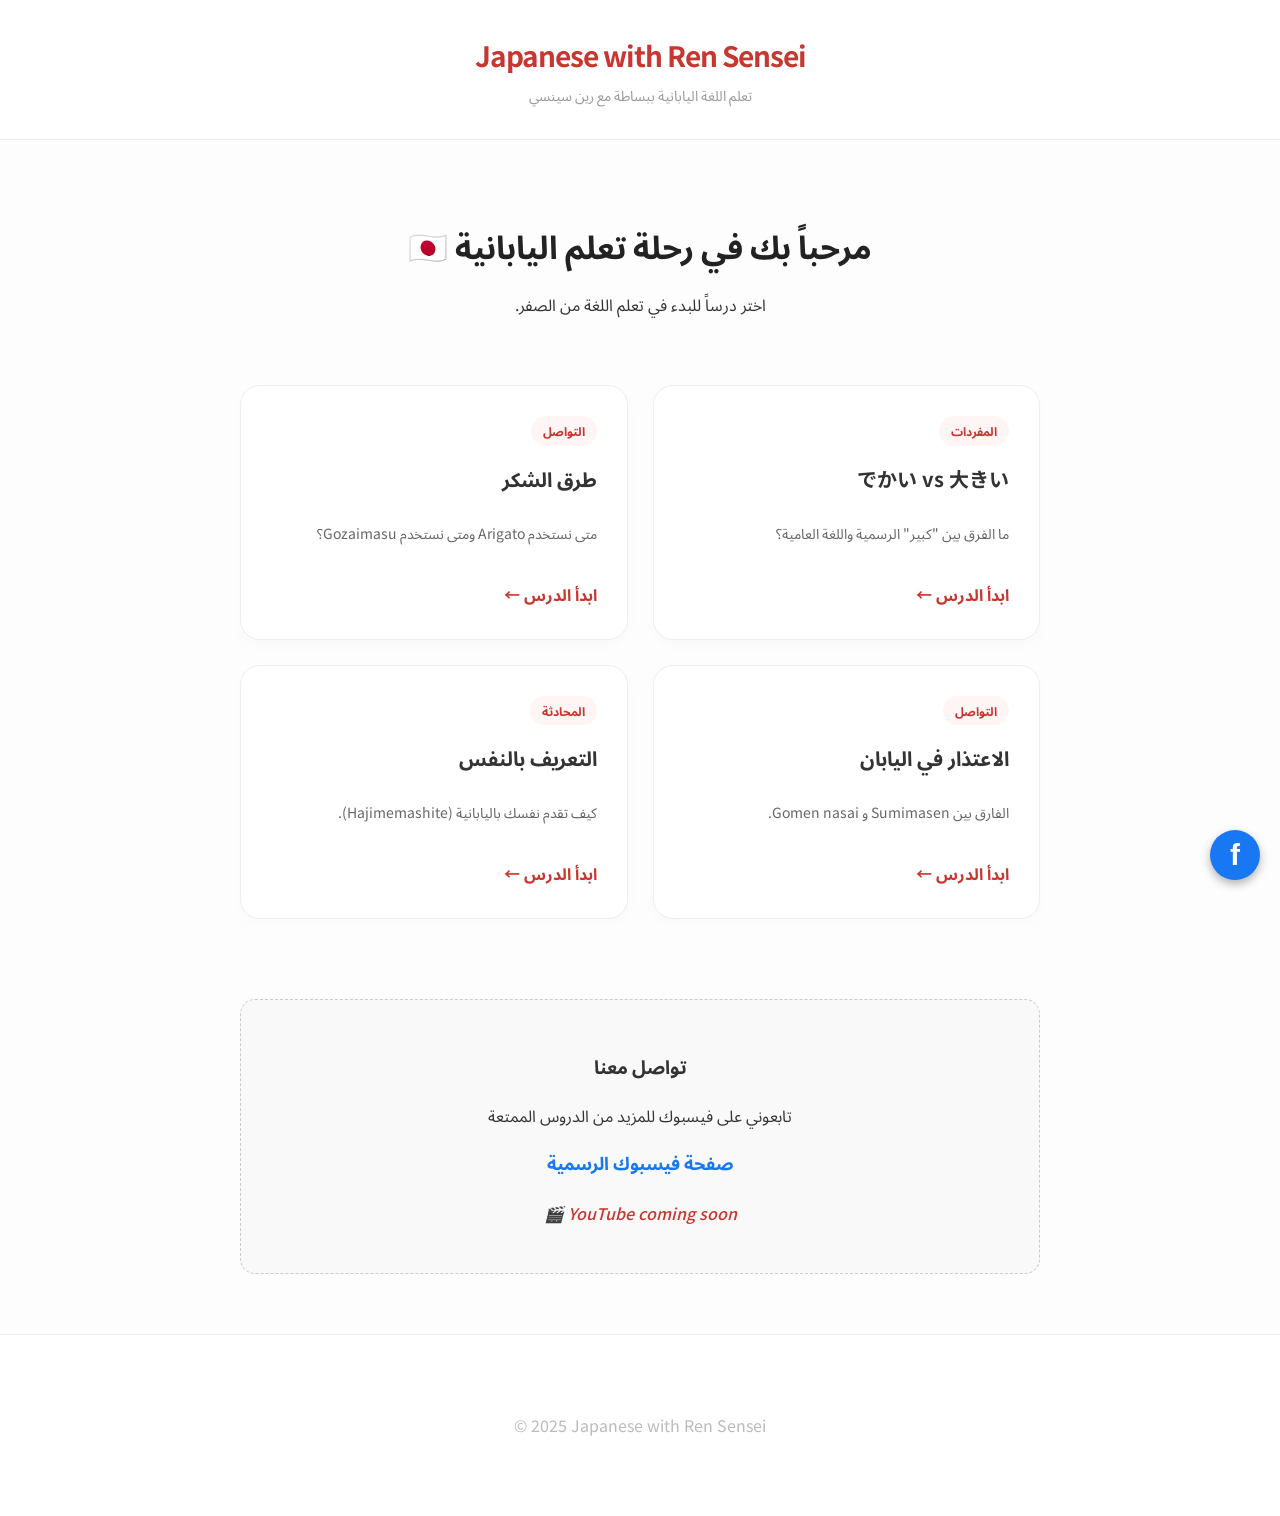
==== index.html @ b306a30c "Add files via upload" ====
<!DOCTYPE html>
<html lang="ar">

<head>
    <meta charset="UTF-8">
    <meta name="viewport" content="width=device-width, initial-scale=1.0">
    <title>Japanese with Ren Sensei | القائمة الرئيسية</title>

    <link rel="preconnect" href="https://fonts.googleapis.com">
    <link rel="preconnect" href="https://fonts.gstatic.com" crossorigin>
    <link
        href="https://fonts.googleapis.com/css2?family=Noto+Sans+Arabic:wght@400;700&family=Noto+Sans+JP:wght@400;500;700&display=swap"
        rel="stylesheet">

    <link rel="stylesheet" href="style.css">
</head>

<body>

    <a href="https://www.facebook.com/profile.php?id=61578283647310" target="_blank" class="floating-fb">
        <span>f</span>
    </a>

    <header class="top-header">
        <div class="container">
            <div class="brand">
                <h1>Japanese with Ren Sensei</h1>
                <span dir="rtl">تعلم اللغة اليابانية ببساطة مع رين سينسي</span>
            </div>
        </div>
    </header>

    <main class="container">
        <section class="hero-section" dir="rtl">
            <h2 class="main-title">مرحباً بك في رحلة تعلم اليابانية 🇯🇵</h2>
            <p>اختر درساً للبدء في تعلم اللغة من الصفر.</p>
        </section>

        <div class="lesson-grid" dir="rtl">
            <a href="lesson1.html" class="lesson-card">
                <div class="card-tag">المفردات</div>
                <h3>でかい vs 大きい</h3>
                <p>ما الفرق بين "كبير" الرسمية واللغة العامية؟</p>
                <span class="start-btn">ابدأ الدرس ←</span>
            </a>

            <a href="thank-you.html" class="lesson-card">
                <div class="card-tag">التواصل</div>
                <h3>طرق الشكر</h3>
                <p>متى نستخدم Arigato ومتى نستخدم Gozaimasu؟</p>
                <span class="start-btn">ابدأ الدرس ←</span>
            </a>

            <a href="apology.html" class="lesson-card">
                <div class="card-tag">التواصل</div>
                <h3>الاعتذار في اليابان</h3>
                <p>الفارق بين Sumimasen و Gomen nasai.</p>
                <span class="start-btn">ابدأ الدرس ←</span>
            </a>

            <a href="intro.html" class="lesson-card">
                <div class="card-tag">المحادثة</div>
                <h3>التعريف بالنفس</h3>
                <p>كيف تقدم نفسك باليابانية (Hajimemashite).</p>
                <span class="start-btn">ابدأ الدرس ←</span>
            </a>
        </div>

        <section class="contact-section" dir="rtl">
            <div class="contact-box">
                <h3>تواصل معنا</h3>
                <p>تابعوني على فيسبوك للمزيد من الدروس الممتعة</p>
                <a href="https://www.facebook.com/profile.php?id=61578283647310" target="_blank" class="fb-link">
                    صفحة فيسبوك الرسمية
                </a>
                <p class="yt-soon">YouTube coming soon 🎬</p>
            </div>
        </section>

    </main>

    <footer class="footer">
        <div class="container">
            <p>© 2025 Japanese with Ren Sensei</p>
        </div>
    </footer>

</body>

</html>
---- style.css ----
/* --- Global Styles --- */
body {
    margin: 0;
    padding: 0;
    font-family: 'Noto Sans JP', 'Noto Sans Arabic', sans-serif;
    line-height: 1.8;
    color: #333;
    background-color: #fdfdfd;
}

.container {
    max-width: 800px;
    margin: 0 auto;
    padding: 0 20px;
}

/* --- Progress Bar --- */
.progress-container {
    position: fixed;
    top: 0;
    z-index: 1000;
    width: 100%;
    height: 4px;
    background: #eee;
}

.progress-bar {
    height: 4px;
    background: #c7362f;
    width: 0%;
}

/* --- Header --- */
.top-header {
    background: #fff;
    border-bottom: 1px solid #eee;
    padding: 30px 0;
    text-align: center;
}

.brand h1 {
    color: #c7362f;
    margin: 0;
    font-size: 28px;
    letter-spacing: -1px;
}

.brand span {
    color: #999;
    font-size: 14px;
}

/* --- Breadcrumb --- */
.breadcrumb {
    margin: 30px 0;
    font-size: 13px;
    color: #888;
}

.breadcrumb a {
    color: #c7362f;
    text-decoration: none;
}

/* --- Title & Intro --- */
.lesson-title {
    font-size: 36px;
    text-align: center;
    margin-bottom: 20px;
    color: #111;
}

ruby {
    font-family: 'Noto Sans JP', sans-serif;
}

rt {
    font-size: 10px;
    color: #c7362f;
    font-weight: normal;
}

.lesson-intro {
    font-size: 19px;
    background: #fff;
    padding: 20px;
    border-radius: 12px;
    box-shadow: 0 4px 15px rgba(0, 0, 0, 0.03);
    text-align: center;
}

/* --- Sections --- */
.lesson-section {
    margin-bottom: 50px;
}

.lesson-section h3 {
    border-right: 5px solid #c7362f;
    padding-right: 15px;
    font-size: 22px;
    margin-bottom: 20px;
}

/* --- Table Styling --- */
.table-wrapper {
    border-radius: 12px;
    overflow: hidden;
    border: 1px solid #eee;
}

.vocab-table {
    width: 100%;
    border-collapse: collapse;
    background: #fff;
}

.vocab-table th {
    background: #f8f8f8;
    padding: 15px;
    border-bottom: 2px solid #c7362f;
}

.vocab-table td {
    padding: 20px 15px;
    border-bottom: 1px solid #f0f0f0;
}

.jp-box {
    display: flex;
    align-items: center;
    gap: 10px;
    font-weight: 700;
    font-size: 1.3em;
}

/* --- Audio Button --- */
.audio-btn,
.audio-btn-sm {
    background: #fff;
    border: 1px solid #eee;
    border-radius: 50%;
    width: 35px;
    height: 35px;
    cursor: pointer;
    color: #c7362f;
    transition: all 0.2s;
}

.audio-btn:hover {
    background: #c7362f;
    color: #fff;
    border-color: #c7362f;
}

/* --- Example Box --- */
.example {
    background: linear-gradient(135deg, #fff 0%, #f9f9f9 100%);
    padding: 30px;
    border-radius: 15px;
    border-right: 6px solid #c7362f;
    box-shadow: 0 10px 30px rgba(0, 0, 0, 0.05);
}

/* --- Practice Box --- */
.practice-box {
    background: #fff5f5;
    border: 2px dashed #c7362f;
    padding: 30px;
    text-align: center;
    border-radius: 15px;
}

.jp-large {
    font-size: 1.8em;
    font-weight: 700;
    margin-bottom: 15px;
}

.reveal-btn {
    background: #c7362f;
    color: #fff;
    border: none;
    padding: 8px 25px;
    border-radius: 5px;
    cursor: pointer;
}

.translation-text {
    display: none;
    margin-top: 15px;
    font-weight: 700;
    color: #444;
}

.translation-text.show {
    display: block;
}

/* --- Footer --- */
.footer {
    padding: 60px 0;
    background: #fff;
    border-top: 1px solid #eee;
    text-align: center;
    color: #bbb;
}

.primary-btn {
    display: inline-block;
    background: #c7362f;
    color: #fff !important;
    padding: 15px 40px;
    border-radius: 50px;
    font-weight: 700;
    text-decoration: none;
    box-shadow: 0 4px 20px rgba(199, 54, 47, 0.3);
}

/* --- Home Page Layout --- */
.hero-section {
    text-align: center;
    padding: 50px 0;
}

.main-title {
    font-size: 32px;
    color: #222;
    margin-bottom: 10px;
}

.lesson-grid {
    display: grid;
    grid-template-columns: repeat(auto-fit, minmax(280px, 1fr));
    gap: 25px;
    margin-bottom: 80px;
}

/* --- Card Design --- */
.lesson-card {
    background: #fff;
    padding: 30px;
    border-radius: 20px;
    text-decoration: none !important;
    color: inherit;
    border: 1px solid #eee;
    transition: all 0.3s ease;
    display: flex;
    flex-direction: column;
    box-shadow: 0 5px 15px rgba(0, 0, 0, 0.02);
}

.lesson-card:hover {
    transform: translateY(-10px);
    box-shadow: 0 15px 35px rgba(199, 54, 47, 0.1);
    border-color: #c7362f;
}

.card-tag {
    background: #fff5f5;
    color: #c7362f;
    font-size: 12px;
    font-weight: 700;
    padding: 4px 12px;
    border-radius: 50px;
    display: inline-block;
    width: fit-content;
    margin-bottom: 15px;
}

.lesson-card h3 {
    margin: 0 0 10px 0;
    font-size: 20px;
}

.lesson-card p {
    font-size: 14px;
    color: #666;
    flex-grow: 1;
}

.start-btn {
    margin-top: 20px;
    font-weight: 700;
    color: #c7362f;
}

.coming-soon {
    opacity: 0.6;
    cursor: not-allowed;
    filter: grayscale(1);
}

/* Floating Facebook Button */
.floating-fb {
    position: fixed;
    bottom: 20px;
    right: 20px;
    width: 50px;
    height: 50px;
    background-color: #1877f2;
    color: white;
    border-radius: 50%;
    display: flex;
    align-items: center;
    justify-content: center;
    text-decoration: none;
    font-family: Arial, sans-serif;
    font-weight: bold;
    font-size: 30px;
    box-shadow: 0 4px 10px rgba(0, 0, 0, 0.3);
    z-index: 1000;
    transition: transform 0.3s ease;
}

.floating-fb:hover {
    transform: scale(1.1);
}

/* Contact Us Section */
.contact-section {
    margin: 60px 0;
    text-align: center;
}

.contact-box {
    background: #f9f9f9;
    padding: 30px;
    border-radius: 15px;
    border: 1px dashed #ccc;
}

.fb-link {
    color: #1877f2;
    font-weight: bold;
    text-decoration: none;
    font-size: 18px;
}

.yt-soon {
    margin-top: 20px;
    color: #c7362f;
    font-weight: 500;
    font-style: italic;
}
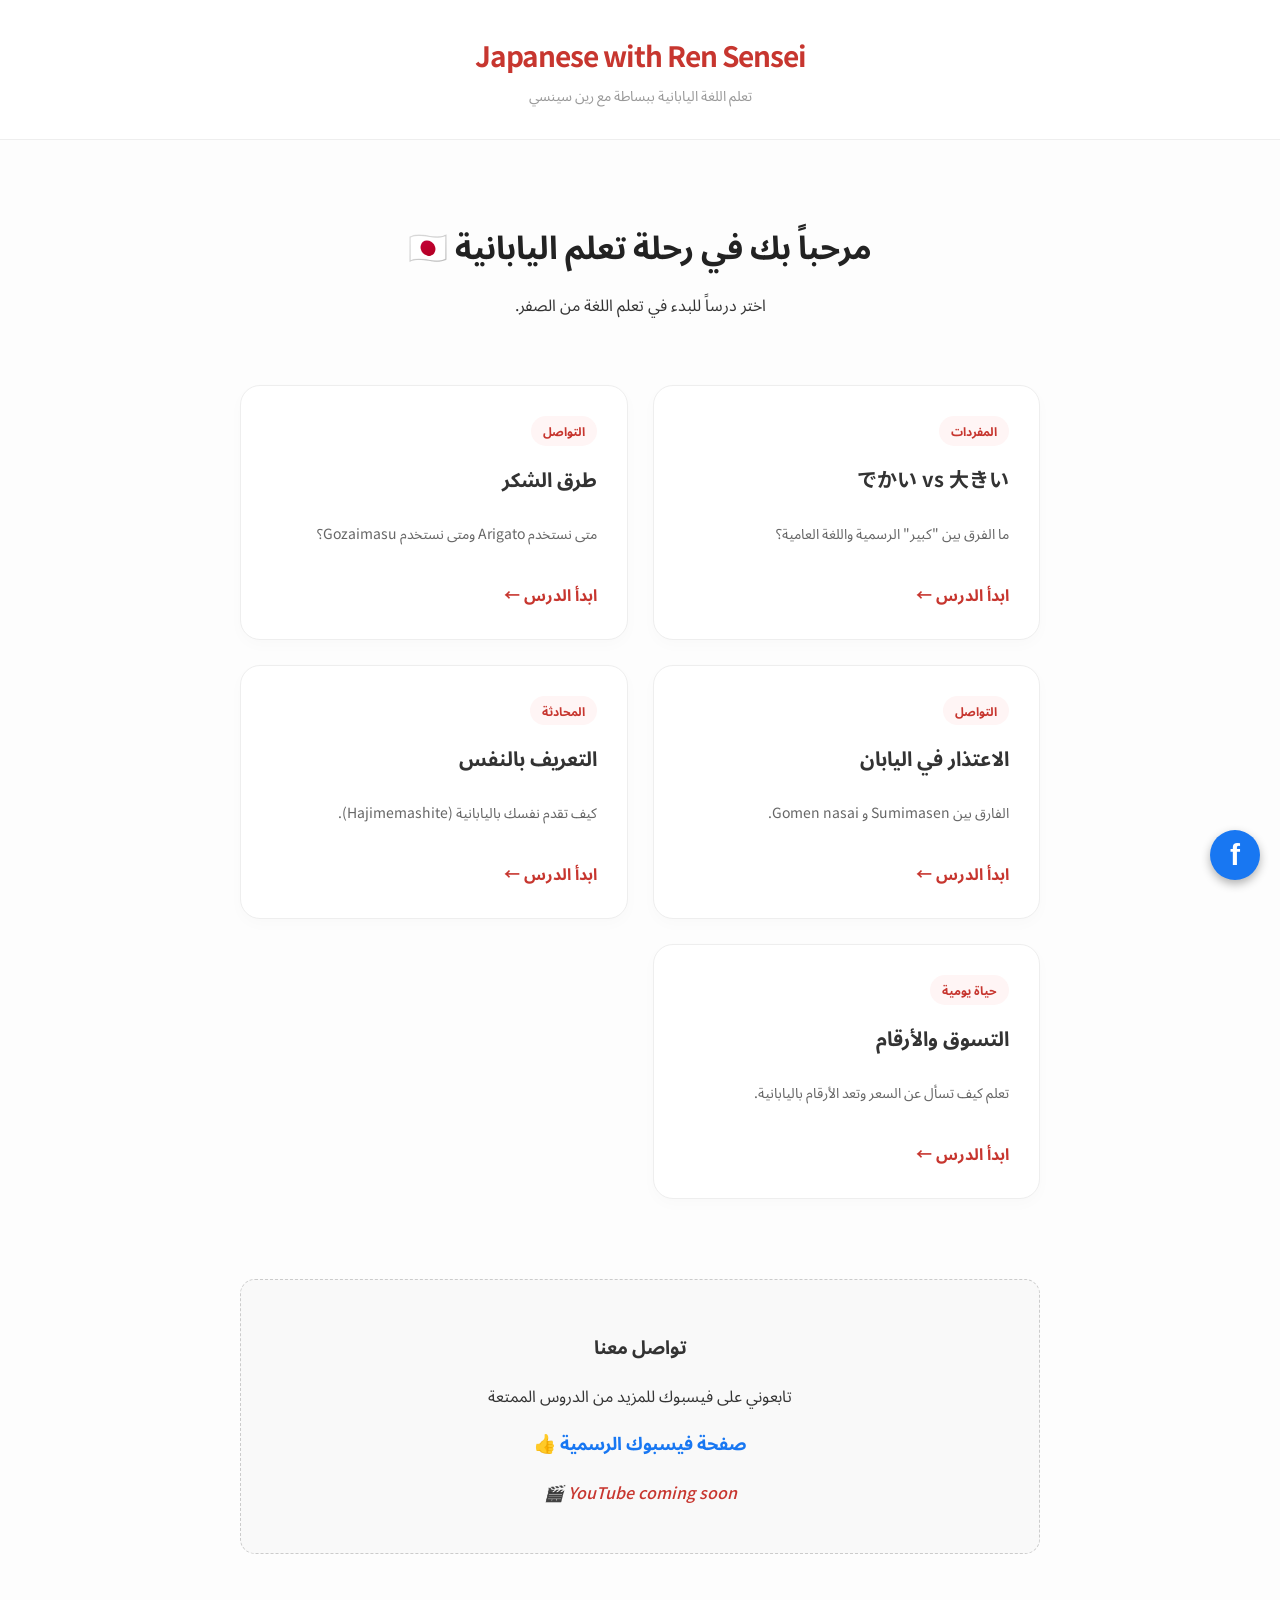
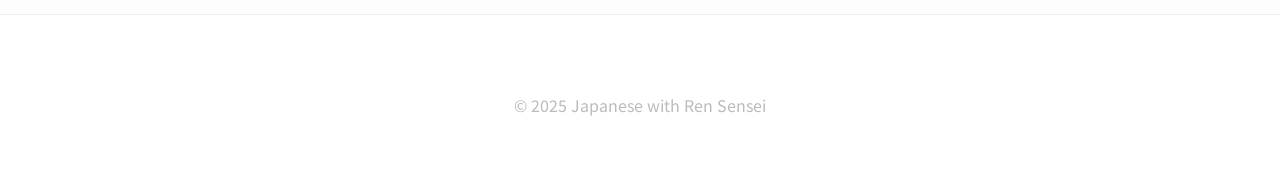
==== commit a831fb16: "Add files via upload" ====
--- a/index.html
+++ b/index.html
@@ -4,7 +4,13 @@
 <head>
     <meta charset="UTF-8">
     <meta name="viewport" content="width=device-width, initial-scale=1.0">
+
     <title>Japanese with Ren Sensei | القائمة الرئيسية</title>
+    <meta property="og:title" content="Japanese with Ren Sensei">
+    <meta property="og:description" content="تعلم اللغة اليابانية ببساطة ومتعة مع دروس تفاعلية مع رين سينسي.">
+    <meta property="og:image" content="https://a61714.github.io/japanese-with-ren/preview-image.jpg">
+    <meta property="og:url" content="https://a61714.github.io/japanese-with-ren/">
+    <meta property="og:type" content="website">
 
     <link rel="preconnect" href="https://fonts.googleapis.com">
     <link rel="preconnect" href="https://fonts.gstatic.com" crossorigin>
@@ -37,6 +43,7 @@
         </section>
 
         <div class="lesson-grid" dir="rtl">
+
             <a href="lesson1.html" class="lesson-card">
                 <div class="card-tag">المفردات</div>
                 <h3>でかい vs 大きい</h3>
@@ -64,6 +71,14 @@
                 <p>كيف تقدم نفسك باليابانية (Hajimemashite).</p>
                 <span class="start-btn">ابدأ الدرس ←</span>
             </a>
+
+            <a href="shopping.html" class="lesson-card">
+                <div class="card-tag">حياة يومية</div>
+                <h3>التسوق والأرقام</h3>
+                <p>تعلم كيف تسأل عن السعر وتعد الأرقام باليابانية.</p>
+                <span class="start-btn">ابدأ الدرس ←</span>
+            </a>
+
         </div>
 
         <section class="contact-section" dir="rtl">
@@ -71,7 +86,7 @@
                 <h3>تواصل معنا</h3>
                 <p>تابعوني على فيسبوك للمزيد من الدروس الممتعة</p>
                 <a href="https://www.facebook.com/profile.php?id=61578283647310" target="_blank" class="fb-link">
-                    صفحة فيسبوك الرسمية
+                    صفحة فيسبوك الرسمية 👍
                 </a>
                 <p class="yt-soon">YouTube coming soon 🎬</p>
             </div>
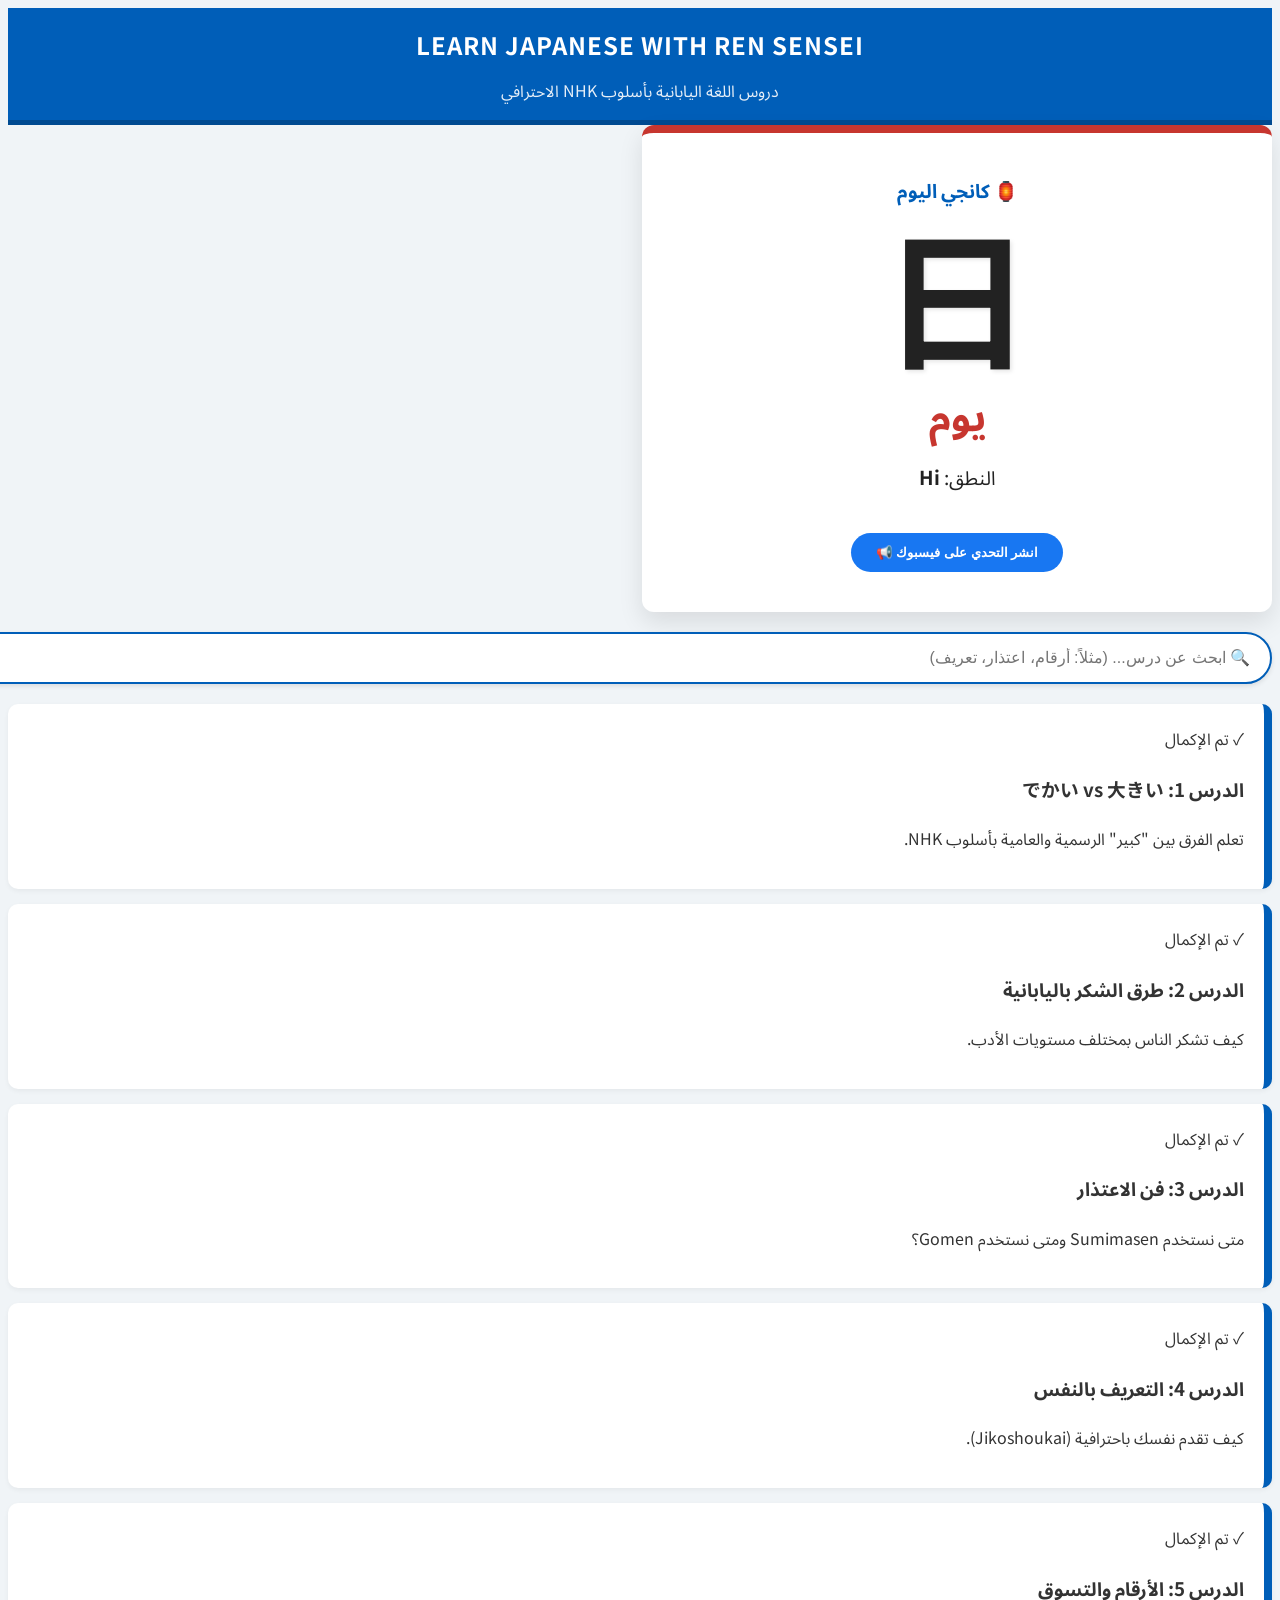
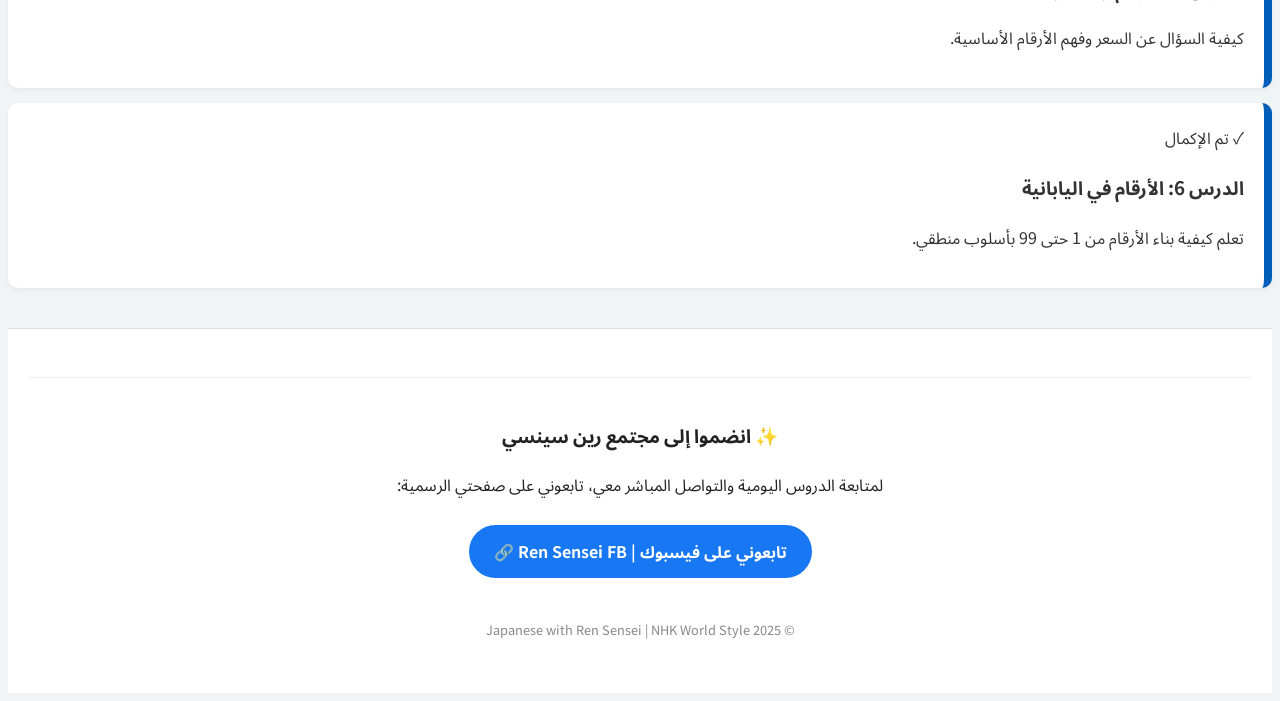
==== commit 674427ae: "Add files via upload" ====
--- a/index.html
+++ b/index.html
@@ -4,102 +4,138 @@
 <head>
     <meta charset="UTF-8">
     <meta name="viewport" content="width=device-width, initial-scale=1.0">
-
-    <title>Japanese with Ren Sensei | القائمة الرئيسية</title>
-    <meta property="og:title" content="Japanese with Ren Sensei">
-    <meta property="og:description" content="تعلم اللغة اليابانية ببساطة ومتعة مع دروس تفاعلية مع رين سينسي.">
-    <meta property="og:image" content="https://a61714.github.io/japanese-with-ren/preview-image.jpg">
-    <meta property="og:url" content="https://a61714.github.io/japanese-with-ren/">
-    <meta property="og:type" content="website">
-
-    <link rel="preconnect" href="https://fonts.googleapis.com">
-    <link rel="preconnect" href="https://fonts.gstatic.com" crossorigin>
+    <title>Japanese with Ren Sensei | NHK Style</title>
     <link
-        href="https://fonts.googleapis.com/css2?family=Noto+Sans+Arabic:wght@400;700&family=Noto+Sans+JP:wght@400;500;700&display=swap"
+        href="https://fonts.googleapis.com/css2?family=Noto+Sans+Arabic:wght@400;700&family=Noto+Sans+JP:wght@400;700&display=swap"
         rel="stylesheet">
-
     <link rel="stylesheet" href="style.css">
+    <style>
+        /* إضافة التعديل هنا مباشرة لضمان الحجم الكبير */
+        .kanji-display {
+            font-size: 150px !important;
+        }
+    </style>
 </head>
 
 <body>
 
-    <a href="https://www.facebook.com/profile.php?id=61578283647310" target="_blank" class="floating-fb">
-        <span>f</span>
-    </a>
-
     <header class="top-header">
         <div class="container">
-            <div class="brand">
-                <h1>Japanese with Ren Sensei</h1>
-                <span dir="rtl">تعلم اللغة اليابانية ببساطة مع رين سينسي</span>
-            </div>
+            <h1>LEARN JAPANESE WITH REN SENSEI</h1>
+            <p dir="rtl" style="margin: 10px 0 0 0; opacity: 0.9;">دروس اللغة اليابانية بأسلوب NHK الاحترافي</p>
         </div>
     </header>
 
     <main class="container">
-        <section class="hero-section" dir="rtl">
-            <h2 class="main-title">مرحباً بك في رحلة تعلم اليابانية 🇯🇵</h2>
-            <p>اختر درساً للبدء في تعلم اللغة من الصفر.</p>
-        </section>
-
-        <div class="lesson-grid" dir="rtl">
-
-            <a href="lesson1.html" class="lesson-card">
-                <div class="card-tag">المفردات</div>
-                <h3>でかい vs 大きい</h3>
-                <p>ما الفرق بين "كبير" الرسمية واللغة العامية؟</p>
-                <span class="start-btn">ابدأ الدرس ←</span>
-            </a>
-
-            <a href="thank-you.html" class="lesson-card">
-                <div class="card-tag">التواصل</div>
-                <h3>طرق الشكر</h3>
-                <p>متى نستخدم Arigato ومتى نستخدم Gozaimasu؟</p>
-                <span class="start-btn">ابدأ الدرس ←</span>
-            </a>
-
-            <a href="apology.html" class="lesson-card">
-                <div class="card-tag">التواصل</div>
-                <h3>الاعتذار في اليابان</h3>
-                <p>الفارق بين Sumimasen و Gomen nasai.</p>
-                <span class="start-btn">ابدأ الدرس ←</span>
-            </a>
-
-            <a href="intro.html" class="lesson-card">
-                <div class="card-tag">المحادثة</div>
-                <h3>التعريف بالنفس</h3>
-                <p>كيف تقدم نفسك باليابانية (Hajimemashite).</p>
-                <span class="start-btn">ابدأ الدرس ←</span>
-            </a>
-
-            <a href="shopping.html" class="lesson-card">
-                <div class="card-tag">حياة يومية</div>
-                <h3>التسوق والأرقام</h3>
-                <p>تعلم كيف تسأل عن السعر وتعد الأرقام باليابانية.</p>
-                <span class="start-btn">ابدأ الدرس ←</span>
-            </a>
-
-        </div>
-
-        <section class="contact-section" dir="rtl">
-            <div class="contact-box">
-                <h3>تواصل معنا</h3>
-                <p>تابعوني على فيسبوك للمزيد من الدروس الممتعة</p>
-                <a href="https://www.facebook.com/profile.php?id=61578283647310" target="_blank" class="fb-link">
-                    صفحة فيسبوك الرسمية 👍
-                </a>
-                <p class="yt-soon">YouTube coming soon 🎬</p>
+        <section class="kanji-day-container" dir="rtl">
+            <div class="kanji-card">
+                <div style="color: var(--nhk-blue); font-weight: bold; margin-bottom: 5px; font-size: 1.2rem;">🏮 كانجي
+                    اليوم</div>
+                <div class="kanji-display" id="kanjiCharacter">...</div>
+                <h2 id="kanjiMeaning" style="color:var(--jp-red); margin: 0; font-size: 2.5rem;">...</h2>
+                <p style="font-size: 1.2rem; margin-top: 10px;">النطق: <strong id="kanjiReading">...</strong></p>
+                <button class="share-btn" onclick="shareToFB()" style="margin-top:20px;">انشر التحدي على فيسبوك
+                    📢</button>
             </div>
         </section>
 
+        <section class="search-section" dir="rtl">
+            <input type="text" id="lessonSearch" placeholder="🔍 ابحث عن درس... (مثلاً: أرقام، اعتذار، تعريف)"
+                onkeyup="filterLessons()">
+        </section>
+
+        <div class="lesson-grid" id="lessonGrid" dir="rtl">
+            <a href="lesson1.html" class="lesson-card">
+                <span class="completed-badge">✓ تم الإكمال</span>
+                <h3>الدرس 1: でかい vs 大きい</h3>
+                <p>تعلم الفرق بين "كبير" الرسمية والعامية بأسلوب NHK.</p>
+            </a>
+            <a href="thank-you.html" class="lesson-card">
+                <span class="completed-badge">✓ تم الإكمال</span>
+                <h3>الدرس 2: طرق الشكر باليابانية</h3>
+                <p>كيف تشكر الناس بمختلف مستويات الأدب.</p>
+            </a>
+            <a href="apology.html" class="lesson-card">
+                <span class="completed-badge">✓ تم الإكمال</span>
+                <h3>الدرس 3: فن الاعتذار</h3>
+                <p>متى نستخدم Sumimasen ومتى نستخدم Gomen؟</p>
+            </a>
+            <a href="intro.html" class="lesson-card">
+                <span class="completed-badge">✓ تم الإكمال</span>
+                <h3>الدرس 4: التعريف بالنفس</h3>
+                <p>كيف تقدم نفسك باحترافية (Jikoshoukai).</p>
+            </a>
+            <a href="shopping.html" class="lesson-card">
+                <span class="completed-badge">✓ تم الإكمال</span>
+                <h3>الدرس 5: الأرقام والتسوق</h3>
+                <p>كيفية السؤال عن السعر وفهم الأرقام الأساسية.</p>
+            </a>
+            <a href="numbers.html" class="lesson-card">
+                <span class="completed-badge">✓ تم الإكمال</span>
+                <h3>الدرس 6: الأرقام في اليابانية</h3>
+                <p>تعلم كيفية بناء الأرقام من 1 حتى 99 بأسلوب منطقي.</p>
+            </a>
+        </div>
     </main>
 
-    <footer class="footer">
+    <footer class="footer-section" dir="rtl">
         <div class="container">
-            <p>© 2025 Japanese with Ren Sensei</p>
+            <hr style="border: 0; border-top: 1px solid #eee; margin-bottom: 40px;">
+            <h3>✨ انضموا إلى مجتمع رين سينسي</h3>
+            <p>لمتابعة الدروس اليومية والتواصل المباشر معي، تابعوني على صفحتي الرسمية:</p>
+            <a href="https://www.facebook.com/share/1HHhsEmRT9/" target="_blank" class="fb-footer-btn">
+                تابعوني على فيسبوك | Ren Sensei FB 🔗
+            </a>
+            <p style="margin-top: 40px; font-size: 0.8rem; color: #888;">&copy; 2025 Japanese with Ren Sensei | NHK
+                World Style</p>
         </div>
     </footer>
 
+    <script>
+        const kanjiList = [
+            { char: "一", mean: "واحد", read: "Ichi" }, { char: "二", mean: "اثنان", read: "Ni" },
+            { char: "三", mean: "ثلاثة", read: "San" }, { char: "日", mean: "يوم", read: "Hi" },
+            { char: "月", mean: "قمر", read: "Tsuki" }, { char: "大", mean: "كبير", read: "Dai" },
+            { char: "木", mean: "شجرة", read: "Ki" }, { char: "山", mean: "جبل", read: "Yama" }
+        ];
+
+        function updateDailyKanji() {
+            var today = new Date();
+            var index = (today.getFullYear() + today.getMonth() + today.getDate()) % kanjiList.length;
+            var k = kanjiList[index];
+            document.getElementById('kanjiCharacter').innerText = k.char;
+            document.getElementById('kanjiMeaning').innerText = k.mean;
+            document.getElementById('kanjiReading').innerText = k.read;
+        }
+
+        function filterLessons() {
+            var input = document.getElementById('lessonSearch').value.toLowerCase();
+            var cards = document.querySelectorAll('.lesson-card');
+            cards.forEach(function (card) {
+                var text = card.innerText.toLowerCase();
+                card.style.display = text.indexOf(input) > -1 ? "block" : "none";
+            });
+        }
+
+        function shareToFB() {
+            var k = document.getElementById('kanjiCharacter').innerText;
+            var m = document.getElementById('kanjiMeaning').innerText;
+            var myPageUrl = "https://www.facebook.com/share/1HHhsEmRT9/";
+            var text = "تحدي كانجي اليوم من رين سينسي: " + k + " ومعناه: " + m;
+            window.open("https://www.facebook.com/sharer/sharer.php?u=" + encodeURIComponent(myPageUrl) + "&quote=" + encodeURIComponent(text), "_blank");
+        }
+
+        window.onload = function () {
+            updateDailyKanji();
+            var completed = JSON.parse(localStorage.getItem('completedLessons') || "[]");
+            document.querySelectorAll('.lesson-card').forEach(function (card) {
+                var href = card.getAttribute('href');
+                if (completed.indexOf(href) > -1) {
+                    card.classList.add('is-done');
+                }
+            });
+        };
+    </script>
 </body>
 
 </html>
--- a/style.css
+++ b/style.css
@@ -1,344 +1,218 @@
-/* --- Global Styles --- */
+:root {
+    --nhk-blue: #005eb8;
+    /* لون NHK الرسمي */
+    --nhk-light-blue: #e6f2ff;
+    --jp-red: #c7362f;
+    --text-dark: #222;
+    --success-green: #28a745;
+}
+
 body {
+    font-family: 'Noto Sans JP', 'Noto Sans Arabic', sans-serif;
+    background-color: #f0f4f7;
+    color: var(--text-dark);
+    line-height: 1.8;
+}
+
+/* الهيدر بأسلوب NHK */
+.top-header {
+    background: var(--nhk-blue);
+    color: white;
+    padding: 15px 0;
+    border-bottom: 5px solid #004a91;
+    text-align: center;
+}
+
+.top-header h1 {
     margin: 0;
-    padding: 0;
-    font-family: 'Noto Sans JP', 'Noto Sans Arabic', sans-serif;
-    line-height: 1.8;
+    font-size: 1.5rem;
+    letter-spacing: 1px;
+}
+
+/* بطاقة الدرس بأسلوب احترافي */
+.lesson-content {
+    background: white;
+    padding: 30px;
+    border-radius: 4px;
+    /* زوايا حادة قليلاً مثل المواقع الرسمية */
+    box-shadow: 0 2px 10px rgba(0, 0, 0, 0.05);
+    margin-bottom: 30px;
+}
+
+/* جدول المفردات مثل NHK */
+.vocab-table {
+    width: 100%;
+    border-collapse: collapse;
+    margin: 20px 0;
+}
+
+.vocab-table th,
+.vocab-table td {
+    border: 1px solid #dee2e6;
+    padding: 12px;
+    text-align: center;
+}
+
+.vocab-table th {
+    background-color: var(--nhk-light-blue);
+}
+
+/* قسم الاختبار بأسلوب رسمي */
+.quiz-section {
+    background: #fff;
+    border: 2px solid var(--nhk-blue);
+    padding: 25px;
+    border-radius: 8px;
+}
+
+.quiz-option {
+    display: block;
+    width: 100%;
+    padding: 15px;
+    margin: 10px 0;
+    border: 1px solid #ccc;
+    background: #f9f9f9;
+    border-radius: 5px;
+    text-align: right;
+    font-weight: bold;
+    cursor: pointer;
+    transition: 0.2s;
+}
+
+.quiz-option:hover {
+    background: var(--nhk-light-blue);
+}
+
+.correct {
+    background: #d4edda !important;
+    color: #155724;
+    border-color: #c3e6cb;
+}
+
+.wrong {
+    background: #f8d7da !important;
+    color: #721c24;
+    border-color: #f5c6cb;
+}
+
+/* ضبط شريط البحث */
+.search-section {
+    margin: 20px 0;
+}
+
+#lessonSearch {
+    width: 100%;
+    padding: 15px 20px;
+    border: 2px solid var(--nhk-blue);
+    border-radius: 30px;
+    /* جعل الحواف دائرية بأسلوب عصري */
+    font-size: 1rem;
+    outline: none;
+    box-shadow: 0 2px 5px rgba(0, 0, 0, 0.1);
+}
+
+/* تنسيق أزرار الدروس في الصفحة الرئيسية */
+.lesson-card {
+    background: white;
+    padding: 20px;
+    border-radius: 10px;
+    margin-bottom: 15px;
+    border-right: 8px solid var(--nhk-blue);
+    /* خط جانبي أزرق */
+    text-decoration: none;
+    display: block;
     color: #333;
-    background-color: #fdfdfd;
-}
-
-.container {
-    max-width: 800px;
-    margin: 0 auto;
-    padding: 0 20px;
-}
-
-/* --- Progress Bar --- */
-.progress-container {
-    position: fixed;
-    top: 0;
-    z-index: 1000;
-    width: 100%;
-    height: 4px;
-    background: #eee;
-}
-
-.progress-bar {
-    height: 4px;
-    background: #c7362f;
-    width: 0%;
-}
-
-/* --- Header --- */
-.top-header {
+    transition: 0.3s;
+    box-shadow: 0 2px 5px rgba(0, 0, 0, 0.05);
+}
+
+.lesson-card:hover {
+    transform: scale(1.02);
+    box-shadow: 0 5px 15px rgba(0, 0, 0, 0.1);
+}
+
+/* تنسيق زر المشاركة وزر الفيسبوك */
+.share-btn,
+.fb-footer-btn {
+    background: #1877f2;
+    color: white;
+    border: none;
+    padding: 12px 25px;
+    border-radius: 50px;
+    cursor: pointer;
+    font-weight: bold;
+    text-decoration: none;
+    display: inline-block;
+    margin-top: 10px;
+    transition: 0.3s;
+}
+
+.fb-footer-btn:hover {
+    background: #145dbf;
+    transform: translateY(-2px);
+}
+
+.footer-section {
+    text-align: center;
+    padding: 40px 20px;
     background: #fff;
-    border-bottom: 1px solid #eee;
-    padding: 30px 0;
-    text-align: center;
-}
-
-.brand h1 {
-    color: #c7362f;
-    margin: 0;
-    font-size: 28px;
-    letter-spacing: -1px;
-}
-
-.brand span {
-    color: #999;
-    font-size: 14px;
-}
-
-/* --- Breadcrumb --- */
-.breadcrumb {
-    margin: 30px 0;
-    font-size: 13px;
-    color: #888;
-}
-
-.breadcrumb a {
-    color: #c7362f;
-    text-decoration: none;
-}
-
-/* --- Title & Intro --- */
-.lesson-title {
-    font-size: 36px;
-    text-align: center;
-    margin-bottom: 20px;
-    color: #111;
-}
-
-ruby {
-    font-family: 'Noto Sans JP', sans-serif;
-}
-
-rt {
-    font-size: 10px;
-    color: #c7362f;
-    font-weight: normal;
-}
-
-.lesson-intro {
-    font-size: 19px;
-    background: #fff;
-    padding: 20px;
+    margin-top: 40px;
+    border-top: 1px solid #ddd;
+}
+
+.kanji-display {
+    font-size: 150px;
+    /* حجم ضخم جداً */
+    font-weight: bold;
+    margin: 10px 0;
+    color: #222;
+    line-height: 1;
+    text-shadow: 2px 2px 4px rgba(0, 0, 0, 0.1);
+    /* ظل خفيف للجمال */
+}
+
+/* لجعل الكرت نفسه يتناسب مع الحجم الكبير */
+.kanji-card {
+    background: white;
+    border-top: 8px solid var(--jp-red);
     border-radius: 12px;
-    box-shadow: 0 4px 15px rgba(0, 0, 0, 0.03);
-    text-align: center;
-}
-
-/* --- Sections --- */
-.lesson-section {
-    margin-bottom: 50px;
-}
-
-.lesson-section h3 {
-    border-right: 5px solid #c7362f;
-    padding-right: 15px;
-    font-size: 22px;
-    margin-bottom: 20px;
-}
-
-/* --- Table Styling --- */
-.table-wrapper {
-    border-radius: 12px;
-    overflow: hidden;
-    border: 1px solid #eee;
-}
-
-.vocab-table {
-    width: 100%;
-    border-collapse: collapse;
-    background: #fff;
-}
-
-.vocab-table th {
-    background: #f8f8f8;
-    padding: 15px;
-    border-bottom: 2px solid #c7362f;
-}
-
-.vocab-table td {
-    padding: 20px 15px;
-    border-bottom: 1px solid #f0f0f0;
-}
-
-.jp-box {
-    display: flex;
-    align-items: center;
-    gap: 10px;
-    font-weight: 700;
-    font-size: 1.3em;
-}
-
-/* --- Audio Button --- */
-.audio-btn,
-.audio-btn-sm {
-    background: #fff;
-    border: 1px solid #eee;
-    border-radius: 50%;
-    width: 35px;
-    height: 35px;
+    padding: 40px;
+    width: 100%;
+    max-width: 550px;
+    /* زيادة عرض الكرت */
+    text-align: center;
+    box-shadow: 0 10px 25px rgba(0, 0, 0, 0.1);
+}
+
+/* تنسيق زر أظهر الترجمة بأسلوب NHK */
+.show-translation-btn {
+    background-color: #f8f9fa;
+    color: var(--nhk-blue);
+    border: 2px solid var(--nhk-blue);
+    padding: 8px 20px;
+    border-radius: 5px;
+    font-weight: bold;
     cursor: pointer;
-    color: #c7362f;
-    transition: all 0.2s;
-}
-
-.audio-btn:hover {
-    background: #c7362f;
-    color: #fff;
-    border-color: #c7362f;
-}
-
-/* --- Example Box --- */
-.example {
-    background: linear-gradient(135deg, #fff 0%, #f9f9f9 100%);
-    padding: 30px;
-    border-radius: 15px;
-    border-right: 6px solid #c7362f;
-    box-shadow: 0 10px 30px rgba(0, 0, 0, 0.05);
-}
-
-/* --- Practice Box --- */
-.practice-box {
-    background: #fff5f5;
-    border: 2px dashed #c7362f;
-    padding: 30px;
-    text-align: center;
-    border-radius: 15px;
-}
-
-.jp-large {
-    font-size: 1.8em;
-    font-weight: 700;
-    margin-bottom: 15px;
-}
-
-.reveal-btn {
-    background: #c7362f;
-    color: #fff;
-    border: none;
-    padding: 8px 25px;
-    border-radius: 5px;
-    cursor: pointer;
-}
-
+    transition: all 0.3s ease;
+    display: inline-block;
+    margin: 10px 0;
+    font-family: 'Noto Sans Arabic', sans-serif;
+}
+
+.show-translation-btn:hover {
+    background-color: var(--nhk-blue);
+    color: white;
+    transform: translateY(-2px);
+}
+
+/* تنسيق نص الترجمة المخفي */
 .translation-text {
     display: none;
-    margin-top: 15px;
-    font-weight: 700;
+    /* مخفي افتراضياً */
+    background: #eef6ff;
+    padding: 10px;
+    border-radius: 5px;
+    margin-top: 5px;
     color: #444;
-}
-
-.translation-text.show {
-    display: block;
-}
-
-/* --- Footer --- */
-.footer {
-    padding: 60px 0;
-    background: #fff;
-    border-top: 1px solid #eee;
-    text-align: center;
-    color: #bbb;
-}
-
-.primary-btn {
-    display: inline-block;
-    background: #c7362f;
-    color: #fff !important;
-    padding: 15px 40px;
-    border-radius: 50px;
-    font-weight: 700;
-    text-decoration: none;
-    box-shadow: 0 4px 20px rgba(199, 54, 47, 0.3);
-}
-
-/* --- Home Page Layout --- */
-.hero-section {
-    text-align: center;
-    padding: 50px 0;
-}
-
-.main-title {
-    font-size: 32px;
-    color: #222;
-    margin-bottom: 10px;
-}
-
-.lesson-grid {
-    display: grid;
-    grid-template-columns: repeat(auto-fit, minmax(280px, 1fr));
-    gap: 25px;
-    margin-bottom: 80px;
-}
-
-/* --- Card Design --- */
-.lesson-card {
-    background: #fff;
-    padding: 30px;
-    border-radius: 20px;
-    text-decoration: none !important;
-    color: inherit;
-    border: 1px solid #eee;
-    transition: all 0.3s ease;
-    display: flex;
-    flex-direction: column;
-    box-shadow: 0 5px 15px rgba(0, 0, 0, 0.02);
-}
-
-.lesson-card:hover {
-    transform: translateY(-10px);
-    box-shadow: 0 15px 35px rgba(199, 54, 47, 0.1);
-    border-color: #c7362f;
-}
-
-.card-tag {
-    background: #fff5f5;
-    color: #c7362f;
-    font-size: 12px;
-    font-weight: 700;
-    padding: 4px 12px;
-    border-radius: 50px;
-    display: inline-block;
-    width: fit-content;
-    margin-bottom: 15px;
-}
-
-.lesson-card h3 {
-    margin: 0 0 10px 0;
-    font-size: 20px;
-}
-
-.lesson-card p {
-    font-size: 14px;
-    color: #666;
-    flex-grow: 1;
-}
-
-.start-btn {
-    margin-top: 20px;
-    font-weight: 700;
-    color: #c7362f;
-}
-
-.coming-soon {
-    opacity: 0.6;
-    cursor: not-allowed;
-    filter: grayscale(1);
-}
-
-/* Floating Facebook Button */
-.floating-fb {
-    position: fixed;
-    bottom: 20px;
-    right: 20px;
-    width: 50px;
-    height: 50px;
-    background-color: #1877f2;
-    color: white;
-    border-radius: 50%;
-    display: flex;
-    align-items: center;
-    justify-content: center;
-    text-decoration: none;
-    font-family: Arial, sans-serif;
-    font-weight: bold;
-    font-size: 30px;
-    box-shadow: 0 4px 10px rgba(0, 0, 0, 0.3);
-    z-index: 1000;
-    transition: transform 0.3s ease;
-}
-
-.floating-fb:hover {
-    transform: scale(1.1);
-}
-
-/* Contact Us Section */
-.contact-section {
-    margin: 60px 0;
-    text-align: center;
-}
-
-.contact-box {
-    background: #f9f9f9;
-    padding: 30px;
-    border-radius: 15px;
-    border: 1px dashed #ccc;
-}
-
-.fb-link {
-    color: #1877f2;
-    font-weight: bold;
-    text-decoration: none;
-    font-size: 18px;
-}
-
-.yt-soon {
-    margin-top: 20px;
-    color: #c7362f;
-    font-weight: 500;
-    font-style: italic;
+    border-right: 4px solid var(--nhk-blue);
 }
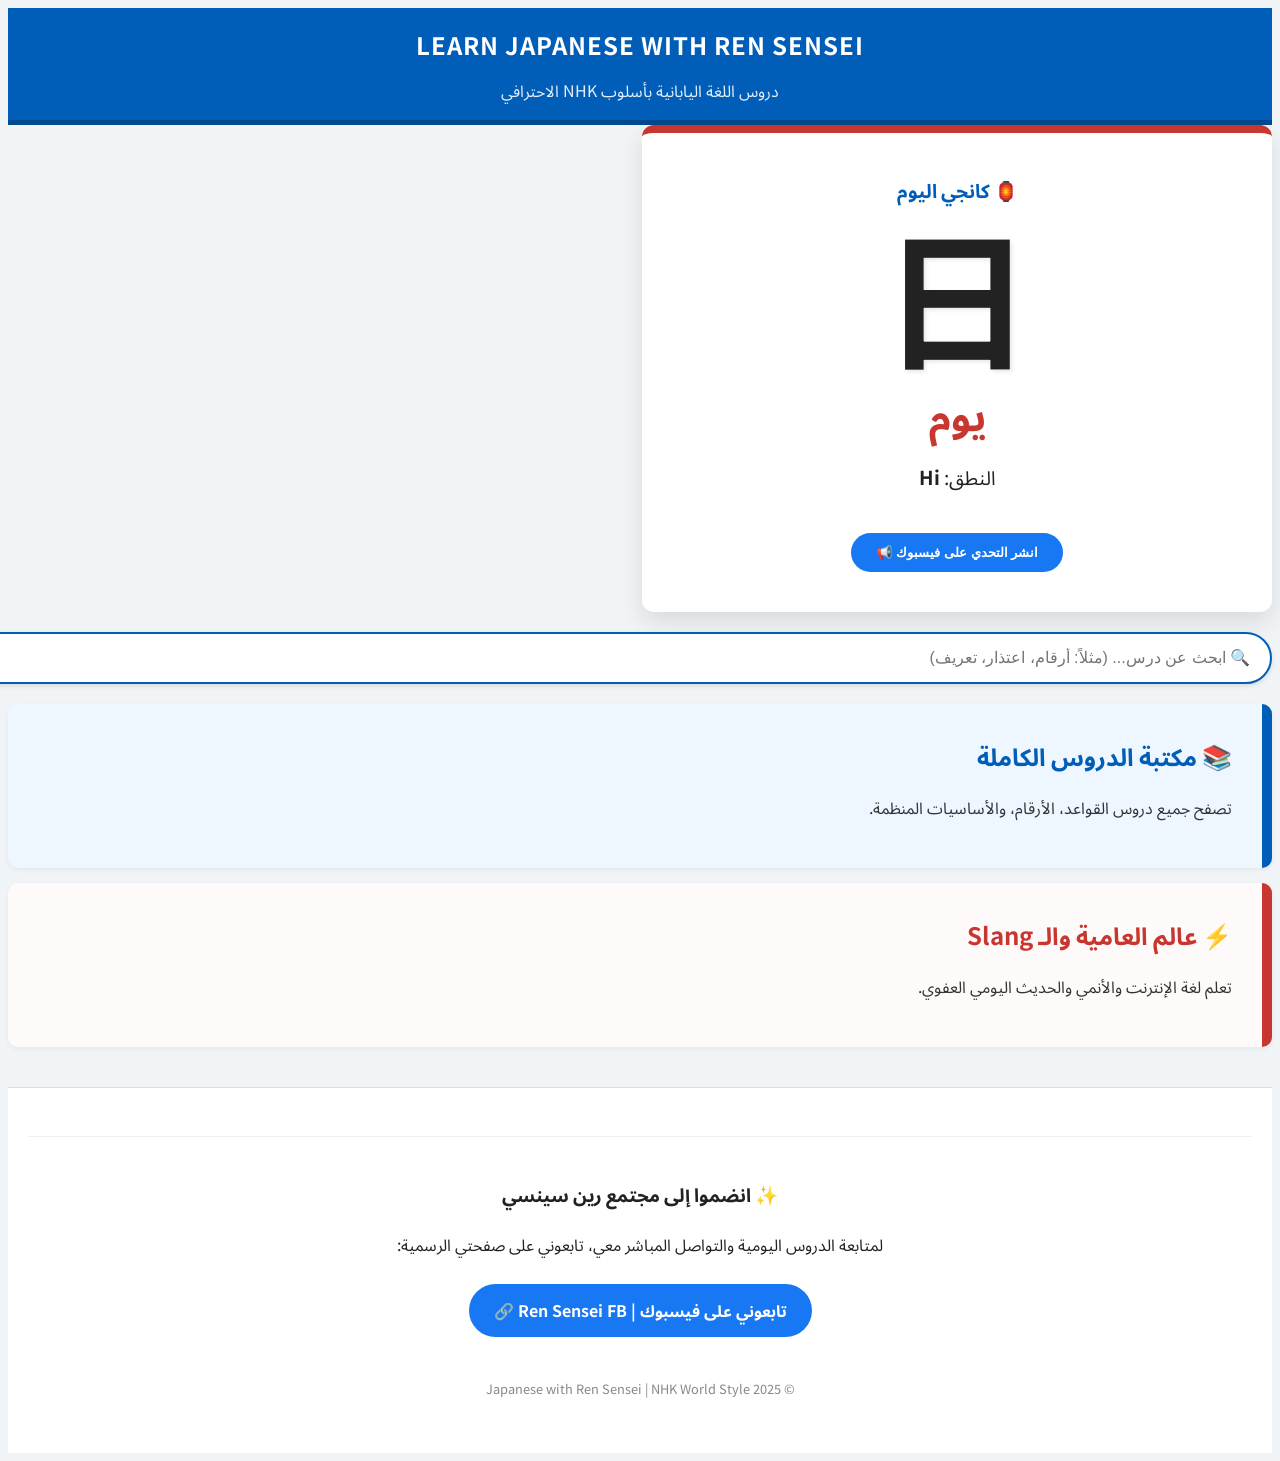
==== commit 89945a85: "Add files via upload" ====
--- a/index.html
+++ b/index.html
@@ -44,37 +44,19 @@
                 onkeyup="filterLessons()">
         </section>
 
-        <div class="lesson-grid" id="lessonGrid" dir="rtl">
-            <a href="lesson1.html" class="lesson-card">
-                <span class="completed-badge">✓ تم الإكمال</span>
-                <h3>الدرس 1: でかい vs 大きい</h3>
-                <p>تعلم الفرق بين "كبير" الرسمية والعامية بأسلوب NHK.</p>
+        <div class="lesson-grid" dir="rtl">
+
+            <a href="lesson-hub.html" class="lesson-card"
+                style="background: #eef6ff; border-right: 10px solid var(--nhk-blue); padding: 30px;">
+                <h2 style="margin:0; color: var(--nhk-blue);">📚 مكتبة الدروس الكاملة</h2>
+                <p>تصفح جميع دروس القواعد، الأرقام، والأساسيات المنظمة.</p>
             </a>
-            <a href="thank-you.html" class="lesson-card">
-                <span class="completed-badge">✓ تم الإكمال</span>
-                <h3>الدرس 2: طرق الشكر باليابانية</h3>
-                <p>كيف تشكر الناس بمختلف مستويات الأدب.</p>
+
+            <a href="slang-hub.html" class="lesson-card slang-hub-card" style="padding: 30px;">
+                <h2 style="margin:0; color: var(--jp-red);">⚡ عالم العامية والـ Slang</h2>
+                <p>تعلم لغة الإنترنت والأنمي والحديث اليومي العفوي.</p>
             </a>
-            <a href="apology.html" class="lesson-card">
-                <span class="completed-badge">✓ تم الإكمال</span>
-                <h3>الدرس 3: فن الاعتذار</h3>
-                <p>متى نستخدم Sumimasen ومتى نستخدم Gomen؟</p>
-            </a>
-            <a href="intro.html" class="lesson-card">
-                <span class="completed-badge">✓ تم الإكمال</span>
-                <h3>الدرس 4: التعريف بالنفس</h3>
-                <p>كيف تقدم نفسك باحترافية (Jikoshoukai).</p>
-            </a>
-            <a href="shopping.html" class="lesson-card">
-                <span class="completed-badge">✓ تم الإكمال</span>
-                <h3>الدرس 5: الأرقام والتسوق</h3>
-                <p>كيفية السؤال عن السعر وفهم الأرقام الأساسية.</p>
-            </a>
-            <a href="numbers.html" class="lesson-card">
-                <span class="completed-badge">✓ تم الإكمال</span>
-                <h3>الدرس 6: الأرقام في اليابانية</h3>
-                <p>تعلم كيفية بناء الأرقام من 1 حتى 99 بأسلوب منطقي.</p>
-            </a>
+
         </div>
     </main>
 
--- a/style.css
+++ b/style.css
@@ -215,4 +215,48 @@
     margin-top: 5px;
     color: #444;
     border-right: 4px solid var(--nhk-blue);
+}
+
+/* ألوان وتنسيقات قسم العامية (Slang) */
+
+/* علامة "جديد" أو "عامية" فوق البطاقة */
+.slang-tag {
+    background: var(--jp-red);
+    color: white;
+    padding: 3px 12px;
+    border-radius: 50px;
+    font-size: 0.75rem;
+    font-weight: bold;
+    display: inline-block;
+    margin-bottom: 10px;
+    text-transform: uppercase;
+}
+
+/* بطاقة Hub العامية الملونة */
+.slang-hub-card {
+    background: #fffafa !important;
+    /* خلفية تميل للاحمرار خفيف */
+    border-right: 10px solid var(--jp-red) !important;
+}
+
+.slang-hub-card:hover {
+    background: #ffebeb !important;
+    transform: translateY(-5px);
+}
+
+/* تنسيق إضافي لزر أظهر الترجمة داخل دروس العامية */
+.slang-vocab-box {
+    background: #fdfdfd;
+    border: 1px dashed var(--jp-red);
+    padding: 15px;
+    border-radius: 8px;
+    margin: 15px 0;
+}
+
+.hub-category h2 {
+    font-size: 1.5rem;
+    margin-bottom: 20px;
+    background: #fff;
+    padding: 10px;
+    border-radius: 0 8px 8px 0;
 }
